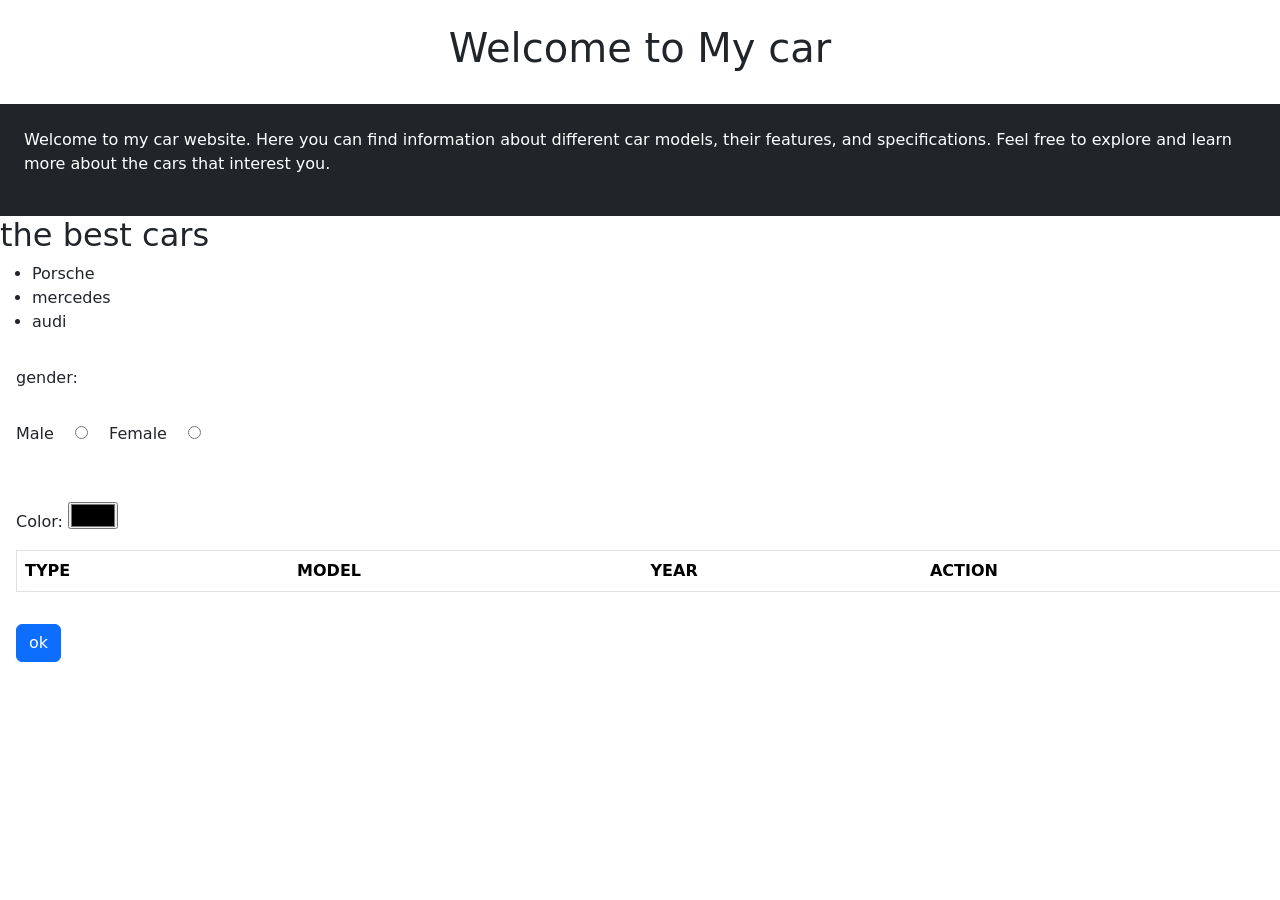
==== final/about.html @ bf9f2af9 "sasa" ====
<!DOCTYPE html>
<html lang="en">
<head>
    <meta charset="UTF-8">
    <meta name="viewport" content="width=device-width, initial-scale=1.0">
    <title>Document</title>
     <link href="https://cdn.jsdelivr.net/npm/bootstrap@5.3.8/dist/css/bootstrap.min.css" 
    rel="stylesheet" 
    integrity="sha384-sRIl4kxILFvY47J16cr9ZwB07vP4J8+LH7qKQnuqkuIAvNWLzeN8tE5YBujZqJLB"
     crossorigin="anonymous">
</head>
<body class="bg-white text-dark">
   <header> <h1 class="d-flex justify-content-center align-items-center bg-white text-dark p-4">Welcome to My car</h1></header>
<main>
    <section class="d-flex justify-content-center align-items-center bg-dark text-white p-4">
        <p id="ll">Welcome to my car website. Here you can find information about different car models, their features, and specifications. Feel free to explore and learn more about the cars that interest you.</p>
    </section>
    <section>
<h2 class="lk">the best cars</h2>
<ul >
    <li>Porsche</li>
    <li>mercedes</li>
    <li>audi</li>
</ul>



    </section>
    <section>                                                 
        <div>
        <label class="m-3 " for="gender">gender:</label>
        <br>
<label  class="m-3 " for="male">Male</label>
        <input type="radio" name="gender" id="male" value="male">
        <label class="m-3 " for="female">Female</label>
        <input type="radio" name="gender" id="female" value="female">
        </div>
        <br>
        <div class="m-3">
            <label for="color">Color:</label>
            <input type="color" id="color" name="color">
        </div>
    </section>
    <section><table border="1" class="table table-borderless m-3">
        <thead ><tr><th>TYPE</th>
            <th>MODEL</th>
            <th>YEAR</th>
            <th>ACTION</th>
    </tr>
       
 
</thead>
        <tbody id="carTable">





        </tbody>
</table>
    
    </section>
    <button id="ok" class="btn btn-primary m-3 ">ok</button>
</main>
<script src="./main.js"></script>
</body>
</html>
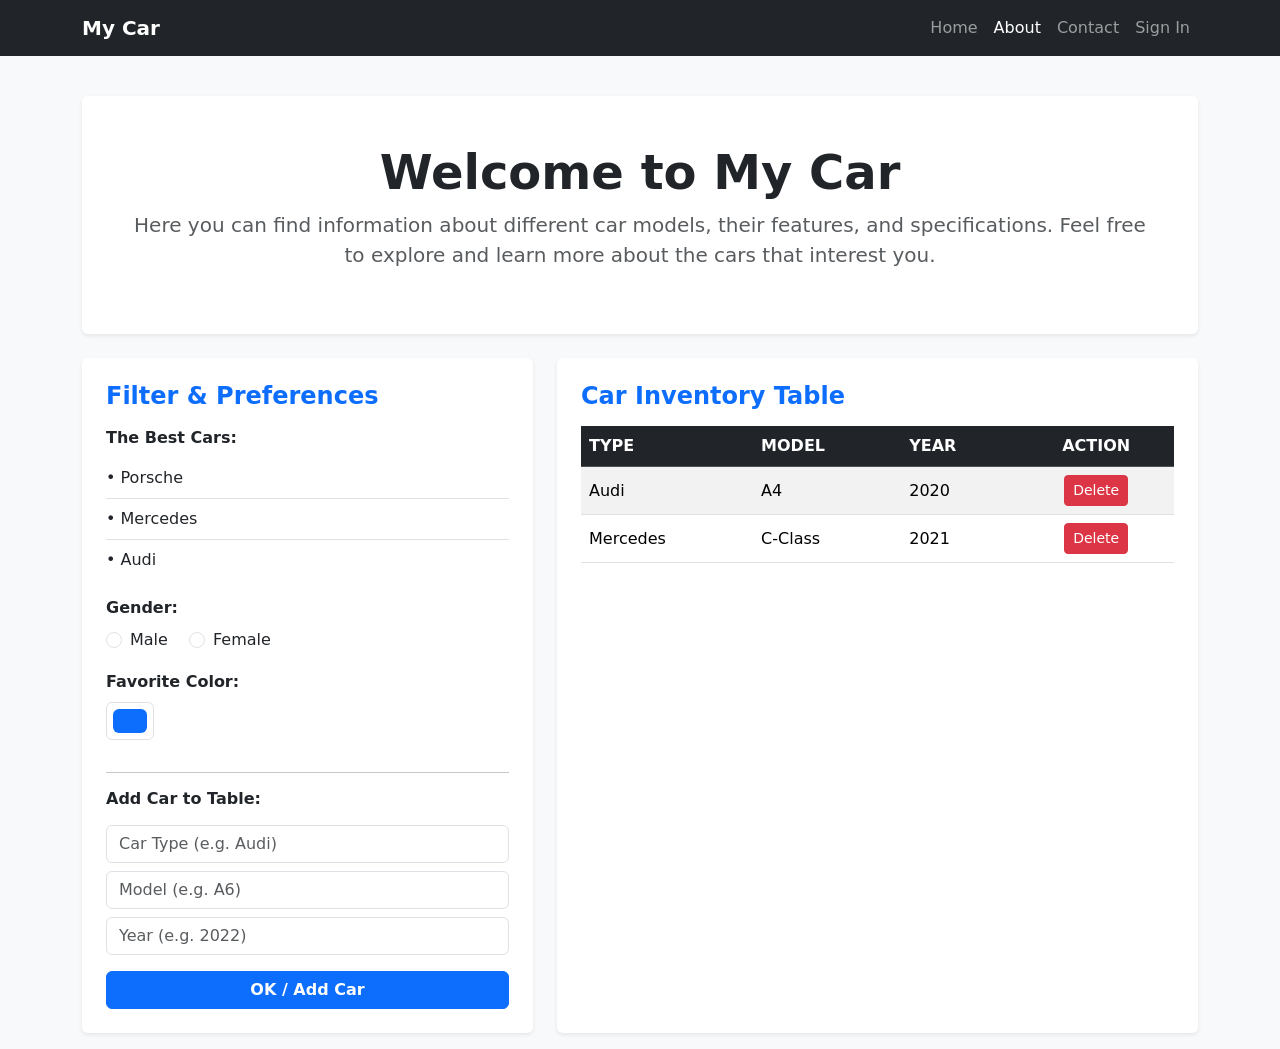
==== commit a6a41542: "updated project hhh" ====
--- a/final/about.html
+++ b/final/about.html
@@ -1,71 +1,175 @@
 <!DOCTYPE html>
 <html lang="en">
 <head>
-    <meta charset="UTF-8">
-    <meta name="viewport" content="width=device-width, initial-scale=1.0">
-    <title>Document</title>
-     <link href="https://cdn.jsdelivr.net/npm/bootstrap@5.3.8/dist/css/bootstrap.min.css" 
-    rel="stylesheet" 
-    integrity="sha384-sRIl4kxILFvY47J16cr9ZwB07vP4J8+LH7qKQnuqkuIAvNWLzeN8tE5YBujZqJLB"
-     crossorigin="anonymous">
+  <meta charset="UTF-8">
+  <meta name="viewport" content="width=device-width, initial-scale=1.0">
+  <title>About - My Car</title>
+
+  <link href="https://cdn.jsdelivr.net/npm/bootstrap@5.3.0/dist/css/bootstrap.min.css" rel="stylesheet">
 </head>
-<body class="bg-white text-dark">
-   <header> <h1 class="d-flex justify-content-center align-items-center bg-white text-dark p-4">Welcome to My car</h1></header>
-<main>
-    <section class="d-flex justify-content-center align-items-center bg-dark text-white p-4">
-        <p id="ll">Welcome to my car website. Here you can find information about different car models, their features, and specifications. Feel free to explore and learn more about the cars that interest you.</p>
-    </section>
-    <section>
-<h2 class="lk">the best cars</h2>
-<ul >
-    <li>Porsche</li>
-    <li>mercedes</li>
-    <li>audi</li>
-</ul>
+<body class="bg-light">
+
+  <nav class="navbar navbar-expand-lg navbar-dark bg-dark mb-4">
+    <div class="container">
+      <a class="navbar-brand fw-bold" href="#">My Car</a>
+      <button class="navbar-toggler" type="button" data-bs-toggle="collapse" data-bs-target="#navbarNav">
+        <span class="navbar-toggler-icon"></span>
+      </button>
+      <div class="collapse navbar-collapse" id="navbarNav">
+        <ul class="navbar-nav ms-auto">
+        <li class="nav-item"><a class="nav-link" href="index.html">Home</a></li>
+    <li class="nav-item"><a class="nav-link active" href="about.html">About</a></li>
+        <li class="nav-item"><a class="nav-link" href="#">Contact</a></li>
+          <li class="nav-item"><a class="nav-link" href="signin.html">Sign In</a></li>
+        </ul>
+      </div>
+    </div>
+  </nav>
 
 
+  <div class="container py-3">
 
-    </section>
-    <section>                                                 
-        <div>
-        <label class="m-3 " for="gender">gender:</label>
-        <br>
-<label  class="m-3 " for="male">Male</label>
-        <input type="radio" name="gender" id="male" value="male">
-        <label class="m-3 " for="female">Female</label>
-        <input type="radio" name="gender" id="female" value="female">
+    <div class="p-4 p-md-5 mb-4 rounded text-center bg-white shadow-sm">
+      <h1 class="display-5 fw-bold text-dark">Welcome to My Car</h1>
+      <p class="lead text-muted">
+        Here you can find information about different car models, their features, and specifications. 
+        Feel free to explore and learn more about the cars that interest you.
+      </p>
+    </div>
+
+    <div class="row g-4">
+      
+
+      <div class="col-md-5">
+        <div class="card border-0 shadow-sm p-4">
+          <h4 class="card-title fw-bold mb-3 text-primary">Filter & Preferences</h4>
+          
+          
+          <div class="mb-3">
+            <label class="form-label fw-bold">The Best Cars:</label>
+            <ul class="list-group list-group-flush">
+              <li class="list-group-item bg-transparent ps-0">• Porsche</li>
+              <li class="list-group-item bg-transparent ps-0">• Mercedes</li>
+              <li class="list-group-item bg-transparent ps-0">• Audi</li>
+            </ul>
+          </div>
+
+  
+          <div class="mb-3">
+            <label class="form-label fw-bold d-block">Gender:</label>
+            <div class="form-check form-check-inline">
+              <input class="form-check-input" type="radio" name="gender" id="male" value="Male">
+              <label class="form-check-label" for="male">Male</label>
+            </div>
+            <div class="form-check form-check-inline">
+              <input class="form-check-input" type="radio" name="gender" id="female" value="Female">
+              <label class="form-check-label" for="female">Female</label>
+            </div>
+          </div>
+
+       
+          <div class="mb-3">
+            <label for="carColor" class="form-label fw-bold">Favorite Color:</label>
+            <input type="color" class="form-control form-control-color" id="carColor" value="#0d6efd" title="Choose color">
+          </div>
+
+          <hr>
+          <h6 class="fw-bold mb-3">Add Car to Table:</h6>
+          <div class="mb-2">
+            <input type="text" id="typeInput" class="form-control" placeholder="Car Type (e.g. Audi)">
+          </div>
+          <div class="mb-2">
+            <input type="text" id="modelInput" class="form-control" placeholder="Model (e.g. A6)">
+          </div>
+          <div class="mb-3">
+            <input type="number" id="yearInput" class="form-control" placeholder="Year (e.g. 2022)">
+          </div>
+
+          <button id="addCarBtn" class="btn btn-primary w-100 fw-bold">OK / Add Car</button>
         </div>
-        <br>
-        <div class="m-3">
-            <label for="color">Color:</label>
-            <input type="color" id="color" name="color">
+      </div>
+
+   
+      <div class="col-md-7">
+        <div class="card border-0 shadow-sm p-4 h-100">
+          <h4 class="card-title fw-bold mb-3 text-primary">Car Inventory Table</h4>
+          
+          <div class="table-responsive">
+            <table class="table table-hover table-striped align-middle" id="carTable">
+              <thead class="table-dark">
+                <tr>
+                  <th scope="col">TYPE</th>
+                  <th scope="col">MODEL</th>
+                  <th scope="col">YEAR</th>
+                  <th scope="col" class="text-center">ACTION</th>
+                </tr>
+              </thead>
+              <tbody>
+                <tr>
+                  <td>Audi</td>
+                  <td>A4</td>
+                  <td>2020</td>
+                  <td class="text-center">
+                    <button class="btn btn-danger btn-sm delete-btn">Delete</button>
+                  </td>
+                </tr>
+                <tr>
+                  <td>Mercedes</td>
+                  <td>C-Class</td>
+                  <td>2021</td>
+                  <td class="text-center">
+                    <button class="btn btn-danger btn-sm delete-btn">Delete</button>
+                  </td>
+                </tr>
+              </tbody>
+            </table>
+          </div>
         </div>
-    </section>
-    <section><table border="1" class="table table-borderless m-3">
-        <thead ><tr><th>TYPE</th>
-            <th>MODEL</th>
-            <th>YEAR</th>
-            <th>ACTION</th>
-    </tr>
-       
- 
-</thead>
-        <tbody id="carTable">
+      </div>
+
+    </div>
+  </div>
+
+  <script>
+    document.getElementById('addCarBtn').addEventListener('click', function() {
+      const type = document.getElementById('typeInput').value;
+      const model = document.getElementById('modelInput').value;
+      const year = document.getElementById('yearInput').value;
+
+      if(type === '' || model === '' || year === '') {
+        alert('Please fill all fields!');
+        return;
+      }
+
+      const tableBody = document.querySelector('#carTable tbody');
+      const newRow = document.createElement('tr');
+
+      newRow.innerHTML = `
+        <td>${type}</td>
+        <td>${model}</td>
+        <td>${year}</td>
+        <td class="text-center">
+          <button class="btn btn-danger btn-sm delete-btn">Delete</button>
+        </td>
+      `;
+
+      tableBody.appendChild(newRow);
+
+   
+      document.getElementById('typeInput').value = '';
+      document.getElementById('modelInput').value = '';
+      document.getElementById('yearInput').value = '';
+    });
+
+    // حذف السطر عند الضغط على زر Delete
+    document.querySelector('#carTable').addEventListener('click', function(e) {
+      if(e.target.classList.contains('delete-btn')) {
+        e.target.closest('tr').remove();
+      }
+    });
+  </script>
 
 
-
-
-
-        </tbody>
-</table>
-    
-    </section>
-    <button id="ok" class="btn btn-primary m-3 ">ok</button>
-</main>
-<script src="./main.js"></script>
+  <script src="https://cdn.jsdelivr.net/npm/bootstrap@5.3.0/dist/js/bootstrap.bundle.min.js"></script>
 </body>
-</html>
-
-
-
-
+</html>
